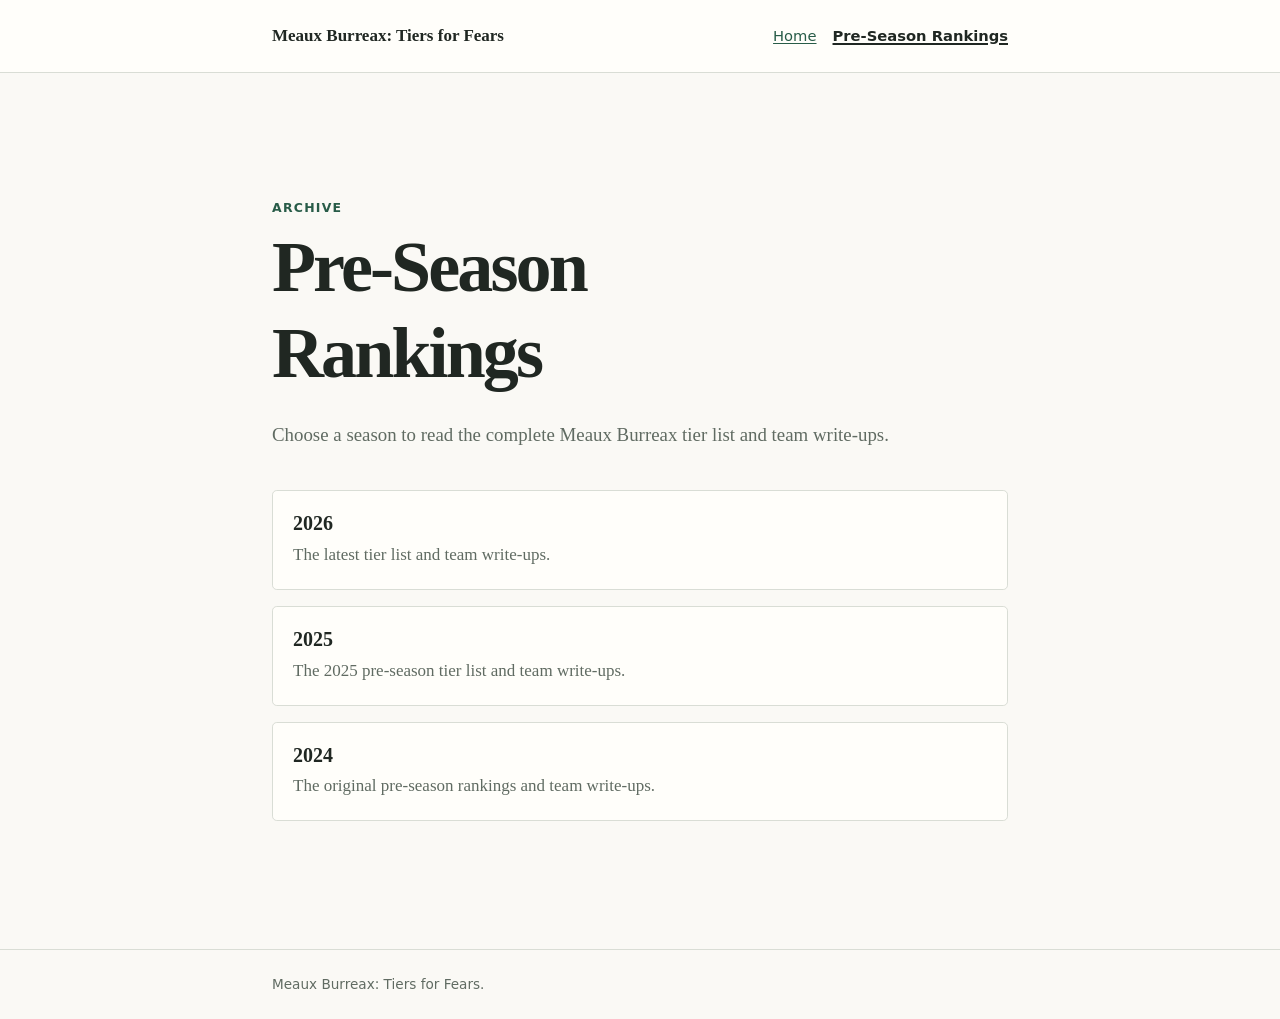
==== pages/index.html @ b00a9906 "Initial site commit" ====
<!doctype html>
<html lang="en">
  <head>
    <meta charset="utf-8">
    <meta name="viewport" content="width=device-width, initial-scale=1">
    <meta name="description" content="Browse Meaux Burreax pre-season fantasy football rankings by year.">
    <title>Pre-Season Rankings · Meaux Burreax: Tiers for Fears</title>
    <link rel="stylesheet" href="../assets/site.css">
    <script src="../assets/site.js" defer></script>
  </head>
  <body>
    <a class="skip-link" href="#main-content">Skip to content</a>
    <header class="site-header">
      <div class="site-header__inner">
        <a class="site-name" href="../index.html">Meaux Burreax: Tiers for Fears</a>
        <nav aria-label="Primary navigation">
          <ul class="site-nav">
            <li><a href="../index.html">Home</a></li>
            <li><a aria-current="page" href="index.html">Pre-Season Rankings</a></li>
          </ul>
        </nav>
      </div>
    </header>
    <main id="main-content" class="content-wrap page-intro">
      <p class="eyebrow">Archive</p>
      <h1>Pre-Season Rankings</h1>
      <p class="lede">Choose a season to read the complete Meaux Burreax tier list and team write-ups.</p>
      <div id="library-list" class="library-list" aria-live="polite"></div>
    </main>
    <footer class="site-footer"><div class="content-wrap"><p>Meaux Burreax: Tiers for Fears.</p></div></footer>
  </body>
</html>
---- assets/site.css ----
:root { --ink: #202722; --muted: #606b62; --paper: #faf9f5; --surface: #fffefa; --line: #d9ddd5; --accent: #285c48; --max: 46rem; }
* { box-sizing: border-box; }
html { scroll-behavior: smooth; }
body { margin: 0; color: var(--ink); background: var(--paper); font: 1.0625rem/1.65 Georgia, "Times New Roman", serif; }
a { color: var(--accent); text-underline-offset: .16em; }
a:hover { color: #153c2e; }
:focus-visible { outline: 3px solid #d88943; outline-offset: 3px; }
.skip-link { position: absolute; left: -9999px; }
.skip-link:focus { left: 1rem; top: 1rem; z-index: 2; padding: .5rem .75rem; background: var(--surface); }
.site-header { border-bottom: 1px solid var(--line); background: var(--surface); }
.site-header__inner, .content-wrap { width: min(calc(100% - 2.5rem), var(--max)); margin: auto; }
.site-header__inner { min-height: 4.5rem; display: flex; align-items: center; justify-content: space-between; gap: 1rem; }
.site-name { color: var(--ink); font-weight: bold; text-decoration: none; }
.site-nav { display: flex; gap: 1rem; padding: 0; margin: 0; list-style: none; font-family: system-ui, sans-serif; font-size: .92rem; }
.site-nav a[aria-current="page"] { color: var(--ink); font-weight: 700; text-decoration-thickness: .16em; }
.hero, .page-intro { padding-top: clamp(4rem, 13vw, 8rem); padding-bottom: clamp(4rem, 13vw, 8rem); }
.ranking-history { width: min(calc(100% - 2.5rem), 76rem); padding-bottom: clamp(4rem, 10vw, 7rem); }
.page-intro { min-height: calc(100vh - 9rem); }
.eyebrow { margin: 0 0 .5rem; color: var(--accent); font: 700 .78rem/1.2 system-ui, sans-serif; letter-spacing: .1em; text-transform: uppercase; }
h1, h2, h3 { line-height: 1.2; }
h1 { max-width: 15ch; margin: 0; font-size: clamp(2.5rem, 7vw, 4.5rem); letter-spacing: -.04em; }
h2 { margin-top: 2.75rem; font-size: 1.65rem; }
h3 { margin-top: 2rem; font-size: 1.25rem; }
.lede { max-width: 42rem; margin: 1.4rem 0 2rem; color: var(--muted); font-size: 1.18rem; }
.button { display: inline-block; padding: .7rem 1rem; color: white; background: var(--accent); border-radius: .2rem; font: 700 .92rem/1.2 system-ui, sans-serif; text-decoration: none; }
.button:hover { color: white; background: #153c2e; }
.library-list { display: grid; gap: 1rem; margin-top: 2.5rem; }
.library-item { display: block; padding: 1.25rem; color: inherit; background: var(--surface); border: 1px solid var(--line); border-radius: .3rem; text-decoration: none; }
.library-item:hover { border-color: var(--accent); }
.library-item h2 { margin: 0; font-size: 1.25rem; }
.library-item p { margin: .35rem 0 0; color: var(--muted); }
.article { padding-top: clamp(3rem, 8vw, 5rem); padding-bottom: 5rem; }
.article h1 { max-width: none; }
.article__meta { color: var(--muted); font: .9rem/1.5 system-ui, sans-serif; }
.article blockquote { margin: 2rem 0; padding: .25rem 1.25rem; border-left: 3px solid var(--accent); color: var(--muted); }
.rankings > .source-title { margin: .5rem 0 2.5rem; color: var(--muted); font: 700 .85rem/1.4 system-ui, sans-serif; letter-spacing: .08em; text-transform: uppercase; }
.rankings > .season-intro { margin: .5rem 0 3rem; color: var(--muted); font-size: 1.2rem; line-height: 1.65; }
.tier { margin-top: 4rem; }
.tier > h2 { margin: 0; padding-bottom: .6rem; border-bottom: 2px solid var(--accent); font-size: clamp(1.75rem, 4vw, 2.3rem); }
.tier > p { color: var(--muted); font-style: italic; }
.manager { margin: 2rem 0; padding: 1.5rem; background: var(--surface); border: 1px solid var(--line); border-radius: .35rem; }
.manager h3 { margin: 0 0 1rem; color: var(--accent); font-size: 1.45rem; }
.manager p { margin: 1rem 0 0; }
.manager .weakness { padding-top: 1rem; color: var(--muted); border-top: 1px solid var(--line); font: .92rem/1.55 system-ui, sans-serif; }
.source-image { margin: 2rem 0; }
.source-image img { display: block; max-width: 100%; height: auto; margin: auto; border-radius: .3rem; }
.ranking-layout { display: grid; grid-template-columns: minmax(0, 1fr) 17rem; gap: clamp(1.5rem, 4vw, 3rem); align-items: start; }
.ranking-average { height: var(--chart-height); min-height: 22rem; padding: 0; background: var(--surface); border-top: 3px solid var(--accent); box-sizing: border-box; }
.ranking-average h3 { height: calc(var(--chart-top) - 1.8rem - 3px); display: flex; align-items: end; margin: 0; padding: 0 1rem .5rem; color: var(--accent); font-size: 1.3rem; }
.standings-table { font: 1rem/1.35 Georgia, "Times New Roman", serif; }
.standings-head, .standing-row { display: grid; grid-template-columns: 1.9rem minmax(0, 1fr) 3.5rem; align-items: center; padding: 0 .5rem; border-bottom: 1px solid var(--line); }
.standings-head { height: 1.8rem; color: var(--muted); font-size: .78rem; font-weight: 700; letter-spacing: .06em; text-transform: uppercase; }
.standing-row { height: var(--chart-step); box-sizing: border-box; }
.standing-1 { color: var(--accent); }
.standing-row:hover { background: #f0f4ef; }
.standing-row > :last-child, .standings-head > :last-child { text-align: right; font-variant-numeric: tabular-nums; }
.ranking-average .standing-number { width: 1.9rem; color: var(--muted); font-size: .85rem; text-align: center; }
.ranking-average .standing-1 .standing-number, .ranking-average .standing-2 .standing-number, .ranking-average .standing-3 .standing-number { color: var(--accent); font-weight: 700; }
.ranking-chart svg { display: block; width: 100%; height: auto; overflow: visible; }
.chart-grid { stroke: var(--line); stroke-width: 1; }
.chart-axis-text, .chart-axis-title { fill: var(--muted); font-family: Georgia, "Times New Roman", serif; font-size: 19px; }
.chart-axis-title { font-weight: 700; }
.chart-line { fill: none; stroke-width: 2; stroke-linecap: round; stroke-linejoin: round; opacity: .45; transition: filter .16s ease, stroke-width .16s ease, opacity .16s ease; }
.chart-hit { fill: none; stroke: transparent; stroke-width: 18; cursor: pointer; }
.chart-point { fill: var(--surface); stroke-width: 1.5; opacity: .55; pointer-events: none; transition: opacity .16s ease; }
.chart-name { opacity: 0; font: 700 26px Georgia, "Times New Roman", serif; pointer-events: none; transition: opacity .16s ease; }
.chart-avatar, .chart-avatar-shell { opacity: 0; pointer-events: none; transition: opacity .16s ease; }
.chart-avatar-shell { fill: var(--surface); stroke-width: 2; }
.chart-series.is-highlighted .chart-line { filter: brightness(.62); stroke-width: 4.5; opacity: 1; }
.chart-series.is-highlighted .chart-point { opacity: 1; stroke-width: 2.5; }
.chart-series.is-highlighted .chart-name, .chart-series.is-highlighted .chart-avatar, .chart-series.is-highlighted .chart-avatar-shell { opacity: 1; }
.chart-series[hidden] { display: none; }
@media (max-width: 58rem) { .ranking-layout { grid-template-columns: 1fr; } .ranking-average { max-width: 26rem; height: auto; min-height: 0; } .ranking-average h3 { height: auto; padding-top: 1rem; } .standing-row { height: auto; min-height: 2.4rem; } }
.site-footer { padding: 1.5rem 0; color: var(--muted); border-top: 1px solid var(--line); font: .85rem/1.5 system-ui, sans-serif; }
.site-footer p { margin: 0; }
@media (max-width: 30rem) { .site-header__inner { align-items: flex-start; flex-direction: column; padding: 1rem 0; } }
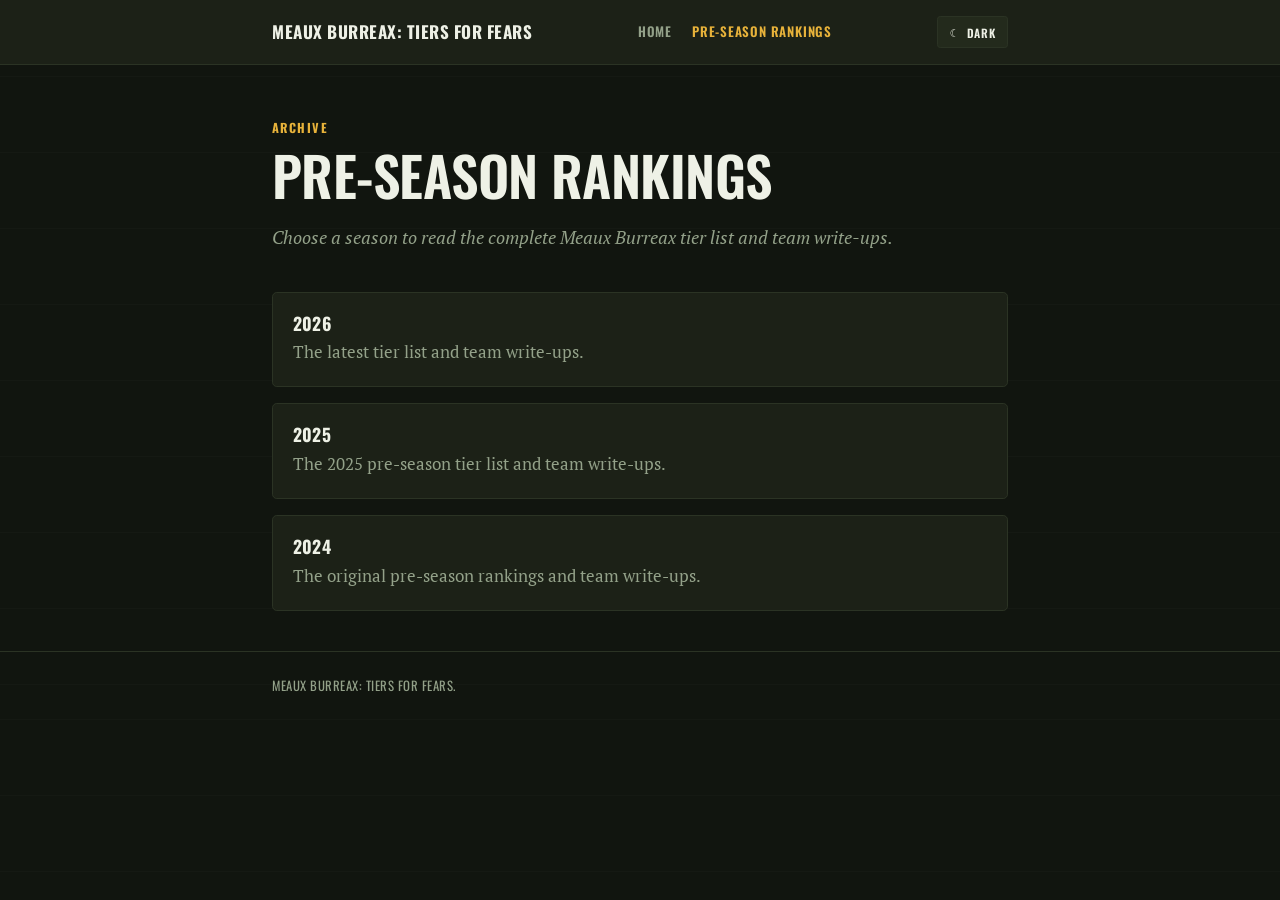
==== commit 9c0524b4: "Update page aesthetics" ====
--- a/pages/index.html
+++ b/pages/index.html
@@ -1,10 +1,23 @@
 <!doctype html>
 <html lang="en">
   <head>
+    <script>
+      (function () {
+        try {
+          var stored = localStorage.getItem('meaux-burreax-theme');
+          document.documentElement.dataset.theme = stored === 'light' ? 'light' : 'dark';
+        } catch (error) {
+          document.documentElement.dataset.theme = 'dark';
+        }
+      })();
+    </script>
     <meta charset="utf-8">
     <meta name="viewport" content="width=device-width, initial-scale=1">
     <meta name="description" content="Browse Meaux Burreax pre-season fantasy football rankings by year.">
     <title>Pre-Season Rankings · Meaux Burreax: Tiers for Fears</title>
+    <link rel="preconnect" href="https://fonts.googleapis.com">
+    <link rel="preconnect" href="https://fonts.gstatic.com" crossorigin>
+    <link href="https://fonts.googleapis.com/css2?family=Oswald:wght@500;600;700&family=PT+Serif:ital,wght@0,400;0,700;1,400&display=swap" rel="stylesheet">
     <link rel="stylesheet" href="../assets/site.css">
     <script src="../assets/site.js" defer></script>
   </head>
@@ -18,7 +31,7 @@
             <li><a href="../index.html">Home</a></li>
             <li><a aria-current="page" href="index.html">Pre-Season Rankings</a></li>
           </ul>
-        </nav>
+        </nav><button type="button" class="theme-toggle" data-theme-toggle aria-pressed="false"><span class="theme-toggle__icon" aria-hidden="true">☾</span><span class="theme-toggle__label">Dark</span></button>
       </div>
     </header>
     <main id="main-content" class="content-wrap page-intro">
--- a/assets/site.css
+++ b/assets/site.css
@@ -1,76 +1,182 @@
-:root { --ink: #202722; --muted: #606b62; --paper: #faf9f5; --surface: #fffefa; --line: #d9ddd5; --accent: #285c48; --max: 46rem; }
+/* ---------------------------------------------------------------------
+   Meaux Burreax: Tiers for Fears — theme tokens
+   Dark ("night game under the lights") is the default; a toggle in the
+   header switches to a chalk/parchment light theme. Chart-series colors
+   are intentionally theme-independent so a manager's line color never
+   changes, no matter which chart or theme it's viewed in.
+--------------------------------------------------------------------- */
+:root {
+  --bg: #11150f;
+  --bg-alt: #171b12;
+  --surface: #1c2117;
+  --surface-2: #232a1c;
+  --ink: #eef1e6;
+  --muted: #93a189;
+  --line: #2b3324;
+  --accent: #e7b23a;
+  --accent-strong: #f4c869;
+  --accent-ink: #241a02;
+  --pigskin: #a9622f;
+  --shadow: rgba(0, 0, 0, .45);
+  --max: 46rem;
+  color-scheme: dark;
+}
+
+:root[data-theme="light"] {
+  --bg: #f6f2e7;
+  --bg-alt: #efe8d6;
+  --surface: #fffdf7;
+  --surface-2: #f2ecdb;
+  --ink: #201d0f;
+  --muted: #6b6650;
+  --line: #ddd4bb;
+  --accent: #a9720c;
+  --accent-strong: #8a5a09;
+  --accent-ink: #fffaf0;
+  --pigskin: #8a5a34;
+  --shadow: rgba(30, 24, 8, .12);
+  color-scheme: light;
+}
+
 * { box-sizing: border-box; }
 html { scroll-behavior: smooth; }
-body { margin: 0; color: var(--ink); background: var(--paper); font: 1.0625rem/1.65 Georgia, "Times New Roman", serif; }
+body {
+  margin: 0;
+  color: var(--ink);
+  background: var(--bg);
+  background-image:
+    repeating-linear-gradient(180deg, rgba(255, 255, 255, .015) 0 1px, transparent 1px 4.75rem);
+  font: 1.0625rem/1.65 "PT Serif", Georgia, "Times New Roman", serif;
+  transition: background-color .2s ease, color .2s ease;
+}
 a { color: var(--accent); text-underline-offset: .16em; }
-a:hover { color: #153c2e; }
-:focus-visible { outline: 3px solid #d88943; outline-offset: 3px; }
+a:hover { color: var(--accent-strong); }
+:focus-visible { outline: 3px solid var(--accent); outline-offset: 3px; }
 .skip-link { position: absolute; left: -9999px; }
 .skip-link:focus { left: 1rem; top: 1rem; z-index: 2; padding: .5rem .75rem; background: var(--surface); }
+
+/* Headline / label typeface: condensed, tracked, upper-case throughout. */
+h1, h2, h3,
+.site-name, .site-nav a, .button, .theme-toggle,
+.eyebrow, .tier > h2, .manager h3,
+.standings-head, .chart-name, .chart-axis-title,
+.chart-title, .chart-subtitle, .library-item h2 {
+  font-family: "Oswald", "Arial Narrow", system-ui, sans-serif;
+  text-transform: uppercase;
+}
+
 .site-header { border-bottom: 1px solid var(--line); background: var(--surface); }
 .site-header__inner, .content-wrap { width: min(calc(100% - 2.5rem), var(--max)); margin: auto; }
-.site-header__inner { min-height: 4.5rem; display: flex; align-items: center; justify-content: space-between; gap: 1rem; }
-.site-name { color: var(--ink); font-weight: bold; text-decoration: none; }
-.site-nav { display: flex; gap: 1rem; padding: 0; margin: 0; list-style: none; font-family: system-ui, sans-serif; font-size: .92rem; }
-.site-nav a[aria-current="page"] { color: var(--ink); font-weight: 700; text-decoration-thickness: .16em; }
-.hero, .page-intro { padding-top: clamp(4rem, 13vw, 8rem); padding-bottom: clamp(4rem, 13vw, 8rem); }
-.ranking-history { width: min(calc(100% - 2.5rem), 76rem); padding-bottom: clamp(4rem, 10vw, 7rem); }
-.page-intro { min-height: calc(100vh - 9rem); }
-.eyebrow { margin: 0 0 .5rem; color: var(--accent); font: 700 .78rem/1.2 system-ui, sans-serif; letter-spacing: .1em; text-transform: uppercase; }
-h1, h2, h3 { line-height: 1.2; }
-h1 { max-width: 15ch; margin: 0; font-size: clamp(2.5rem, 7vw, 4.5rem); letter-spacing: -.04em; }
-h2 { margin-top: 2.75rem; font-size: 1.65rem; }
-h3 { margin-top: 2rem; font-size: 1.25rem; }
-.lede { max-width: 42rem; margin: 1.4rem 0 2rem; color: var(--muted); font-size: 1.18rem; }
-.button { display: inline-block; padding: .7rem 1rem; color: white; background: var(--accent); border-radius: .2rem; font: 700 .92rem/1.2 system-ui, sans-serif; text-decoration: none; }
-.button:hover { color: white; background: #153c2e; }
+.site-header__inner { min-height: 4rem; display: flex; align-items: center; justify-content: space-between; gap: 1rem; }
+.site-name { color: var(--ink); font-weight: 700; letter-spacing: .03em; text-decoration: none; }
+.site-nav { display: flex; align-items: center; gap: 1.25rem; padding: 0; margin: 0; list-style: none; font-size: .82rem; }
+.site-nav a { color: var(--muted); font-weight: 600; letter-spacing: .06em; text-decoration: none; }
+.site-nav a:hover { color: var(--ink); }
+.site-nav a[aria-current="page"] { color: var(--accent); }
+
+.theme-toggle {
+  display: inline-flex; align-items: center; gap: .4rem;
+  padding: .4rem .7rem;
+  color: var(--ink); background: var(--surface-2);
+  border: 1px solid var(--line); border-radius: .2rem;
+  font-size: .72rem; font-weight: 600; letter-spacing: .07em;
+  cursor: pointer;
+}
+.theme-toggle:hover { border-color: var(--accent); color: var(--accent); }
+.theme-toggle__icon { font-size: .95em; }
+
+.hero, .page-intro { padding-top: clamp(2.25rem, 6vw, 3.5rem); padding-bottom: clamp(1.75rem, 4vw, 2.5rem); }
+.page-intro { min-height: 0; }
+.eyebrow { margin: 0 0 .5rem; color: var(--accent); font: 700 .78rem/1.2 "Oswald", sans-serif; letter-spacing: .12em; }
+h1, h2, h3 { line-height: 1.15; }
+h1 { max-width: 20ch; margin: 0; font-weight: 600; font-size: clamp(2rem, 5.5vw, 3.4rem); letter-spacing: -.01em; }
+h2 { margin-top: 2.75rem; font-size: 1.5rem; letter-spacing: .01em; }
+h3 { margin-top: 2rem; font-size: 1.15rem; letter-spacing: .02em; }
+.lede { max-width: 42rem; margin: 1rem 0 1.5rem; color: var(--muted); font-size: 1.1rem; font-style: italic; }
+.button {
+  display: inline-block; padding: .65rem 1.1rem;
+  color: var(--accent-ink); background: var(--accent);
+  border-radius: .2rem;
+  font: 700 .85rem/1.2 "Oswald", sans-serif; letter-spacing: .06em;
+  text-decoration: none;
+}
+.button:hover { background: var(--accent-strong); color: var(--accent-ink); }
+
 .library-list { display: grid; gap: 1rem; margin-top: 2.5rem; }
 .library-item { display: block; padding: 1.25rem; color: inherit; background: var(--surface); border: 1px solid var(--line); border-radius: .3rem; text-decoration: none; }
 .library-item:hover { border-color: var(--accent); }
-.library-item h2 { margin: 0; font-size: 1.25rem; }
-.library-item p { margin: .35rem 0 0; color: var(--muted); }
-.article { padding-top: clamp(3rem, 8vw, 5rem); padding-bottom: 5rem; }
+.library-item h2 { margin: 0; font-size: 1.1rem; }
+.library-item p { margin: .35rem 0 0; color: var(--muted); font-family: "PT Serif", Georgia, serif; text-transform: none; }
+
+.article { padding-top: clamp(2rem, 6vw, 3.5rem); padding-bottom: 5rem; }
 .article h1 { max-width: none; }
-.article__meta { color: var(--muted); font: .9rem/1.5 system-ui, sans-serif; }
-.article blockquote { margin: 2rem 0; padding: .25rem 1.25rem; border-left: 3px solid var(--accent); color: var(--muted); }
-.rankings > .source-title { margin: .5rem 0 2.5rem; color: var(--muted); font: 700 .85rem/1.4 system-ui, sans-serif; letter-spacing: .08em; text-transform: uppercase; }
-.rankings > .season-intro { margin: .5rem 0 3rem; color: var(--muted); font-size: 1.2rem; line-height: 1.65; }
+.article__meta { color: var(--muted); font: .85rem/1.5 "Oswald", sans-serif; letter-spacing: .04em; }
+.article__meta a { text-transform: uppercase; }
+.article blockquote { margin: 2rem 0; padding: .25rem 1.25rem; border-left: 3px solid var(--pigskin); color: var(--muted); font-style: italic; }
+.rankings > .source-title { margin: .5rem 0 2.5rem; color: var(--muted); font: 700 .85rem/1.4 "Oswald", sans-serif; letter-spacing: .1em; }
+.rankings > .season-intro { margin: .5rem 0 3rem; color: var(--muted); font-size: 1.15rem; line-height: 1.65; font-style: italic; }
 .tier { margin-top: 4rem; }
-.tier > h2 { margin: 0; padding-bottom: .6rem; border-bottom: 2px solid var(--accent); font-size: clamp(1.75rem, 4vw, 2.3rem); }
-.tier > p { color: var(--muted); font-style: italic; }
+.tier > h2 { margin: 0; padding-bottom: .6rem; border-bottom: 2px solid var(--pigskin); font-size: clamp(1.5rem, 3.6vw, 2rem); }
+.tier > p { color: var(--muted); font-family: "PT Serif", Georgia, serif; font-style: italic; text-transform: none; }
 .manager { margin: 2rem 0; padding: 1.5rem; background: var(--surface); border: 1px solid var(--line); border-radius: .35rem; }
-.manager h3 { margin: 0 0 1rem; color: var(--accent); font-size: 1.45rem; }
+.manager h3 { margin: 0 0 1rem; color: var(--accent); font-size: 1.3rem; }
 .manager p { margin: 1rem 0 0; }
-.manager .weakness { padding-top: 1rem; color: var(--muted); border-top: 1px solid var(--line); font: .92rem/1.55 system-ui, sans-serif; }
+.manager .weakness { padding-top: 1rem; color: var(--muted); border-top: 1px dashed var(--line); font: .92rem/1.55 "PT Serif", Georgia, serif; font-style: italic; }
 .source-image { margin: 2rem 0; }
-.source-image img { display: block; max-width: 100%; height: auto; margin: auto; border-radius: .3rem; }
+.source-image img { display: block; max-width: 100%; height: auto; margin: auto; border-radius: .3rem; border: 1px solid var(--line); }
+
+/* ---------------------------------------------------------------------
+   Charts: two compact, matched blocks meant to be read in tandem.
+   Each block carries its own slim title bar directly above its chart,
+   rather than a large standalone page heading.
+--------------------------------------------------------------------- */
+.charts-stack { width: min(calc(100% - 2.5rem), 76rem); margin: 0 auto; padding-top: .5rem; padding-bottom: clamp(2.5rem, 6vw, 4rem); }
+.chart-block + .chart-block { margin-top: 1.75rem; }
+.chart-block__head {
+  display: flex; align-items: baseline; flex-wrap: wrap;
+  gap: .1rem 1rem;
+  margin: 0 0 .6rem;
+  padding-bottom: .5rem;
+  border-bottom: 2px solid var(--pigskin);
+}
+.chart-title { margin: 0; font-size: 1.1rem; color: var(--ink); }
+.chart-subtitle { margin: 0; color: var(--muted); font-family: "PT Serif", Georgia, serif; font-size: .92rem; font-style: italic; text-transform: none; }
+
 .ranking-layout { display: grid; grid-template-columns: minmax(0, 1fr) 17rem; gap: clamp(1.5rem, 4vw, 3rem); align-items: start; }
-.ranking-average { height: var(--chart-height); min-height: 22rem; padding: 0; background: var(--surface); border-top: 3px solid var(--accent); box-sizing: border-box; }
-.ranking-average h3 { height: calc(var(--chart-top) - 1.8rem - 3px); display: flex; align-items: end; margin: 0; padding: 0 1rem .5rem; color: var(--accent); font-size: 1.3rem; }
-.standings-table { font: 1rem/1.35 Georgia, "Times New Roman", serif; }
+.ranking-average { height: var(--chart-height); min-height: 18rem; padding: 0; background: var(--surface); border-top: 3px solid var(--accent); box-sizing: border-box; }
+.ranking-average h3 { height: calc(var(--chart-top) - 1.2rem - 3px); display: flex; align-items: end; margin: 0; padding: 0 1rem .5rem; color: var(--accent); font-size: 1.05rem; }
+.standings-table { font: 1rem/1.35 "PT Serif", Georgia, "Times New Roman", serif; }
 .standings-head, .standing-row { display: grid; grid-template-columns: 1.9rem minmax(0, 1fr) 3.5rem; align-items: center; padding: 0 .5rem; border-bottom: 1px solid var(--line); }
-.standings-head { height: 1.8rem; color: var(--muted); font-size: .78rem; font-weight: 700; letter-spacing: .06em; text-transform: uppercase; }
+.standings-head { height: 1.8rem; color: var(--muted); font-size: .72rem; font-weight: 700; letter-spacing: .06em; }
 .standing-row { height: var(--chart-step); box-sizing: border-box; }
 .standing-1 { color: var(--accent); }
-.standing-row:hover { background: #f0f4ef; }
+.standing-row:hover { background: var(--surface-2); }
 .standing-row > :last-child, .standings-head > :last-child { text-align: right; font-variant-numeric: tabular-nums; }
 .ranking-average .standing-number { width: 1.9rem; color: var(--muted); font-size: .85rem; text-align: center; }
 .ranking-average .standing-1 .standing-number, .ranking-average .standing-2 .standing-number, .ranking-average .standing-3 .standing-number { color: var(--accent); font-weight: 700; }
 .ranking-chart svg { display: block; width: 100%; height: auto; overflow: visible; }
 .chart-grid { stroke: var(--line); stroke-width: 1; }
-.chart-axis-text, .chart-axis-title { fill: var(--muted); font-family: Georgia, "Times New Roman", serif; font-size: 19px; }
-.chart-axis-title { font-weight: 700; }
-.chart-line { fill: none; stroke-width: 2; stroke-linecap: round; stroke-linejoin: round; opacity: .45; transition: filter .16s ease, stroke-width .16s ease, opacity .16s ease; }
+.chart-axis-text, .chart-axis-title { fill: var(--muted); font-family: "Oswald", sans-serif; font-size: 17px; }
+.chart-axis-title { font-weight: 700; letter-spacing: .04em; }
+.chart-line { fill: none; stroke-width: 2; stroke-linecap: round; stroke-linejoin: round; opacity: .5; transition: filter .16s ease, stroke-width .16s ease, opacity .16s ease; }
 .chart-hit { fill: none; stroke: transparent; stroke-width: 18; cursor: pointer; }
-.chart-point { fill: var(--surface); stroke-width: 1.5; opacity: .55; pointer-events: none; transition: opacity .16s ease; }
-.chart-name { opacity: 0; font: 700 26px Georgia, "Times New Roman", serif; pointer-events: none; transition: opacity .16s ease; }
+.chart-point { fill: var(--surface); stroke-width: 1.5; opacity: .6; pointer-events: none; transition: opacity .16s ease; }
+.chart-name { opacity: 0; font: 700 25px "Oswald", sans-serif; letter-spacing: .02em; pointer-events: none; transition: opacity .16s ease; }
 .chart-avatar, .chart-avatar-shell { opacity: 0; pointer-events: none; transition: opacity .16s ease; }
 .chart-avatar-shell { fill: var(--surface); stroke-width: 2; }
-.chart-series.is-highlighted .chart-line { filter: brightness(.62); stroke-width: 4.5; opacity: 1; }
+.chart-series.is-highlighted .chart-line { filter: brightness(1.25); stroke-width: 4.5; opacity: 1; }
 .chart-series.is-highlighted .chart-point { opacity: 1; stroke-width: 2.5; }
 .chart-series.is-highlighted .chart-name, .chart-series.is-highlighted .chart-avatar, .chart-series.is-highlighted .chart-avatar-shell { opacity: 1; }
 .chart-series[hidden] { display: none; }
-@media (max-width: 58rem) { .ranking-layout { grid-template-columns: 1fr; } .ranking-average { max-width: 26rem; height: auto; min-height: 0; } .ranking-average h3 { height: auto; padding-top: 1rem; } .standing-row { height: auto; min-height: 2.4rem; } }
-.site-footer { padding: 1.5rem 0; color: var(--muted); border-top: 1px solid var(--line); font: .85rem/1.5 system-ui, sans-serif; }
-.site-footer p { margin: 0; }
-@media (max-width: 30rem) { .site-header__inner { align-items: flex-start; flex-direction: column; padding: 1rem 0; } }
+@media (max-width: 58rem) {
+  .ranking-layout { grid-template-columns: 1fr; }
+  .ranking-average { max-width: 26rem; height: auto; min-height: 0; }
+  .ranking-average h3 { height: auto; padding-top: 1rem; }
+  .standing-row { height: auto; min-height: 2.4rem; }
+}
+
+.site-footer { padding: 1.5rem 0; color: var(--muted); border-top: 1px solid var(--line); font: .8rem/1.5 "Oswald", sans-serif; letter-spacing: .04em; }
+.site-footer p { margin: 0; text-transform: uppercase; }
+@media (max-width: 30rem) {
+  .site-header__inner { align-items: flex-start; flex-direction: column; padding: 1rem 0; gap: .6rem; }
+}
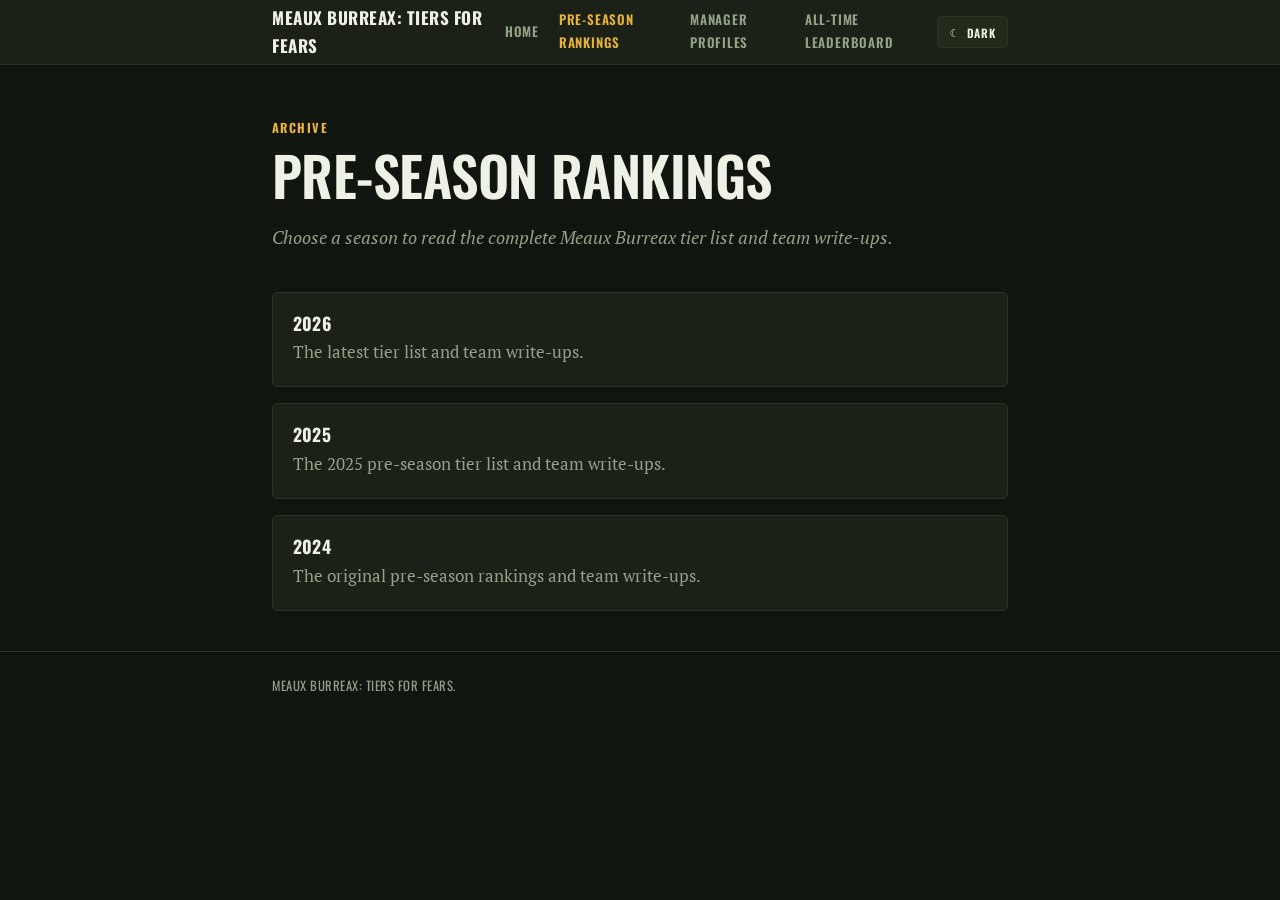
==== commit 4b8586e2: "Add page for leaderboard" ====
--- a/pages/index.html
+++ b/pages/index.html
@@ -30,6 +30,8 @@
           <ul class="site-nav">
             <li><a href="../index.html">Home</a></li>
             <li><a aria-current="page" href="index.html">Pre-Season Rankings</a></li>
+            <li><a href="profiles.html">Manager Profiles</a></li>
+            <li><a href="leaderboard.html">All-Time Leaderboard</a></li>
           </ul>
         </nav><button type="button" class="theme-toggle" data-theme-toggle aria-pressed="false"><span class="theme-toggle__icon" aria-hidden="true">☾</span><span class="theme-toggle__label">Dark</span></button>
       </div>
--- a/assets/site.css
+++ b/assets/site.css
@@ -101,6 +101,7 @@
   text-decoration: none;
 }
 .button:hover { background: var(--accent-strong); color: var(--accent-ink); }
+.hero-actions { display: flex; flex-wrap: wrap; gap: .75rem; margin: 0; }
 
 .library-list { display: grid; gap: 1rem; margin-top: 2.5rem; }
 .library-item { display: block; padding: 1.25rem; color: inherit; background: var(--surface); border: 1px solid var(--line); border-radius: .3rem; text-decoration: none; }
@@ -124,6 +125,28 @@
 .manager .weakness { padding-top: 1rem; color: var(--muted); border-top: 1px dashed var(--line); font: .92rem/1.55 "PT Serif", Georgia, serif; font-style: italic; }
 .source-image { margin: 2rem 0; }
 .source-image img { display: block; max-width: 100%; height: auto; margin: auto; border-radius: .3rem; border: 1px solid var(--line); }
+
+/* ---------------------------------------------------------------------
+   KPI tiles: pre-season tier list accuracy, shown above the history
+   charts. Always exactly four columns, one row — never wraps, even on
+   narrow screens, since a partial second row would look broken here.
+--------------------------------------------------------------------- */
+.kpi-section { padding-top: 0; padding-bottom: 1.5rem; }
+.kpi-caption { margin: .35rem 0 1.25rem; max-width: 42rem; color: var(--muted); font-family: "PT Serif", Georgia, serif; font-size: .95rem; }
+.kpi-row { display: grid; grid-template-columns: repeat(4, minmax(0, 1fr)); gap: .75rem; }
+.kpi-tile { position: relative; min-width: 0; padding: 1rem .85rem 1.15rem; background: var(--surface); border: 1px solid var(--line); border-top: 3px solid var(--accent); border-radius: .3rem; }
+.kpi-value { margin: 0; overflow-wrap: break-word; color: var(--ink); font-family: "Oswald", sans-serif; font-size: clamp(1.15rem, 4vw, 1.75rem); font-weight: 700; letter-spacing: -.01em; font-variant-numeric: tabular-nums; }
+.kpi-label { display: flex; align-items: center; gap: .35rem; margin: .4rem 0 0; color: var(--muted); font-family: "Oswald", sans-serif; font-size: .68rem; font-weight: 600; letter-spacing: .05em; text-transform: uppercase; }
+.kpi-info { display: inline-flex; align-items: center; justify-content: center; flex: none; width: .95rem; height: .95rem; padding: 0; color: var(--accent); background: transparent; border: 1px solid var(--accent); border-radius: 50%; font-family: "Oswald", sans-serif; font-size: .6rem; font-weight: 700; text-transform: none; letter-spacing: 0; cursor: help; }
+.kpi-info:hover, .kpi-info:focus-visible { color: var(--accent-ink); background: var(--accent); }
+.kpi-tooltip { position: absolute; z-index: 1; left: .5rem; right: .5rem; bottom: calc(100% + .5rem); padding: .65rem .75rem; color: var(--ink); background: var(--surface-2); border: 1px solid var(--line); border-radius: .3rem; box-shadow: 0 .6rem 1.4rem var(--shadow); font-family: "PT Serif", Georgia, serif; font-size: .82rem; line-height: 1.45; text-transform: none; letter-spacing: 0; opacity: 0; visibility: hidden; transform: translateY(.25rem); transition: opacity .14s ease, transform .14s ease, visibility .14s; pointer-events: none; }
+.kpi-info:hover + .kpi-tooltip, .kpi-info:focus-visible + .kpi-tooltip { opacity: 1; visibility: visible; transform: translateY(0); }
+@media (max-width: 30rem) {
+  .kpi-row { gap: .4rem; }
+  .kpi-tile { padding: .75rem .5rem .9rem; }
+  .kpi-value { font-size: 1.05rem; }
+  .kpi-label { font-size: .58rem; gap: .25rem; }
+}
 
 /* ---------------------------------------------------------------------
    Charts: two compact, matched blocks meant to be read in tandem.
@@ -175,6 +198,143 @@
   .standing-row { height: auto; min-height: 2.4rem; }
 }
 
+/* ---------------------------------------------------------------------
+   Manager Deep Dive: a pill button per manager, then a bar (actual finish)
+   + dashed line (preseason tier rank) chart with a metrics card alongside,
+   reusing .ranking-layout/.ranking-chart so it lines up with the other
+   two charts above it.
+--------------------------------------------------------------------- */
+.member-buttons { display: flex; flex-wrap: wrap; gap: .6rem; margin: 0 0 2rem; }
+.member-button {
+  --member-color: var(--accent);
+  padding: .5rem .95rem;
+  color: var(--ink); background: var(--surface);
+  border: 1px solid var(--line); border-radius: 999px;
+  font: 700 .78rem/1 "Oswald", sans-serif; letter-spacing: .05em; text-transform: uppercase;
+  cursor: pointer;
+  transition: background .15s ease, border-color .15s ease, color .15s ease;
+}
+.member-button:hover { border-color: var(--member-color); color: var(--member-color); }
+.member-button.is-active { color: var(--accent-ink); background: var(--member-color); border-color: var(--member-color); }
+
+.member-chart-head { display: flex; flex-wrap: wrap; gap: 1.25rem; margin-bottom: .75rem; color: var(--muted); font: 700 .78rem/1.3 "Oswald", sans-serif; letter-spacing: .05em; text-transform: uppercase; }
+.member-legend-item { display: inline-flex; align-items: center; gap: .4rem; }
+.member-swatch { display: inline-block; width: 1.1rem; height: .6rem; border-radius: .15rem; background: var(--swatch-color); }
+.member-swatch--line { height: 0; width: 1.3rem; border-top: 3px dashed var(--swatch-color); background: none; border-radius: 0; }
+.member-bar { transition: opacity .15s ease; }
+.member-bar:hover { opacity: .8; }
+.member-line { fill: none; stroke-width: 3; stroke-dasharray: 8 6; stroke-linecap: round; }
+.member-line-dot { stroke: var(--surface); stroke-width: 1.5; }
+
+.member-side { display: flex; flex-direction: column; gap: 1rem; }
+.member-panel { padding: 1.25rem 1.1rem 1.5rem; background: var(--surface); border: 1px solid var(--line); border-top: 3px solid var(--accent); border-radius: .35rem; box-sizing: border-box; }
+.member-panel h3 { margin: 0 0 1.1rem; color: var(--member-color, var(--accent)); font-size: 1.3rem; }
+.member-profile { display: flex; justify-content: center; padding: .5rem 0; }
+.member-avatar { display: block; width: 5.5rem; height: 5.5rem; border-radius: 50%; object-fit: cover; border: 3px solid var(--member-color, var(--accent)); }
+.member-metrics-table { display: grid; gap: .55rem; }
+.member-metric-row { display: flex; justify-content: space-between; align-items: baseline; gap: .75rem; padding-bottom: .55rem; border-bottom: 1px solid var(--line); font: 1rem/1.4 "PT Serif", Georgia, serif; }
+.member-metric-row span { color: var(--muted); }
+.member-metric-row strong { color: var(--ink); font-variant-numeric: tabular-nums; white-space: nowrap; }
+.member-verdict { margin: 1.1rem 0 0; padding: .65rem .75rem; text-align: center; border-radius: .3rem; font: 700 .8rem/1.3 "Oswald", sans-serif; letter-spacing: .05em; text-transform: uppercase; }
+.member-verdict--meets-expectations { color: var(--ink); background: var(--surface-2); }
+.member-verdict--slight-bust, .member-verdict--bust, .member-verdict--massive-bust { color: #ffd9cf; background: #5a2318; }
+.member-verdict--slight-overperformer, .member-verdict--overperformer, .member-verdict--massive-overperformer { color: #d7f2d4; background: #1e4a24; }
+.member-verdict--not-enough-data { color: var(--muted); background: var(--surface-2); }
+@media (max-width: 30rem) {
+  .member-buttons { gap: .45rem; }
+  .member-button { padding: .4rem .75rem; font-size: .7rem; }
+}
+
+/* ---------------------------------------------------------------------
+   Manager Profiles page: pick a manager (reuses .member-buttons above).
+   Left column is the square profile photo (performance verdict overlaid
+   directly on the photo) plus a small "Hardware" card of championship/
+   playoff counts underneath it, balancing the taller stats card on the
+   right, which holds the rest of the career numbers.
+--------------------------------------------------------------------- */
+.profile-layout { display: grid; grid-template-columns: minmax(0, 20rem) minmax(0, 1fr); gap: clamp(1.5rem, 4vw, 3rem); align-items: start; }
+.profile-photo-col { display: flex; flex-direction: column; gap: 1rem; }
+.profile-photo {
+  position: relative;
+  aspect-ratio: 1 / 1;
+  overflow: hidden;
+  background: var(--surface);
+  border: 1px solid var(--line);
+  border-radius: .35rem;
+}
+.profile-photo img { display: block; width: 100%; height: 100%; object-fit: cover; }
+/* The verdict band occupies roughly a quarter of the photo's height, so it
+   reads as a scoreboard-style caption rather than a small caption line. */
+.profile-status {
+  position: absolute; left: 0; right: 0; bottom: 0;
+  height: 26%;
+  margin: 0;
+  display: flex; align-items: center; justify-content: center;
+  padding: 0 .9rem;
+  background: linear-gradient(180deg, rgba(0, 0, 0, 0) 0%, rgba(0, 0, 0, .48) 30%, rgba(0, 0, 0, .94) 100%);
+  color: #f7f4ea;
+  font: 800 1.9rem/1.05 "Oswald", sans-serif;
+  letter-spacing: .03em;
+  text-transform: uppercase;
+  text-align: center;
+  text-shadow: 0 2px 4px rgba(0, 0, 0, .95), 0 4px 16px rgba(0, 0, 0, .8), 0 0 28px rgba(0, 0, 0, .6);
+}
+.profile-status--slight-bust, .profile-status--bust, .profile-status--massive-bust { color: #ffb3a0; }
+.profile-status--slight-overperformer, .profile-status--overperformer, .profile-status--massive-overperformer { color: #b8f0ac; }
+.profile-status--meets-expectations { color: #f7f4ea; }
+.profile-status--not-enough-data { color: #d7dccf; }
+
+.profile-hardware, .profile-stats {
+  padding: 1.25rem 1.4rem 1.5rem;
+  background: var(--surface);
+  border: 1px solid var(--line);
+  border-top: 3px solid var(--accent);
+  border-radius: .35rem;
+  box-sizing: border-box;
+}
+.profile-hardware h3, .profile-stats h3 { margin: 0 0 1.1rem; color: var(--accent); font-size: 1.3rem; }
+.profile-stats-table { display: grid; gap: .55rem; }
+.profile-stat-row { display: flex; justify-content: space-between; align-items: baseline; gap: .75rem; padding-bottom: .55rem; border-bottom: 1px solid var(--line); font: 1rem/1.4 "PT Serif", Georgia, serif; }
+.profile-stat-row:last-child { border-bottom: none; padding-bottom: 0; }
+.profile-stat-row span { color: var(--muted); }
+.profile-stat-row strong { color: var(--ink); font-variant-numeric: tabular-nums; white-space: nowrap; text-align: right; }
+@media (max-width: 40rem) {
+  .profile-layout { grid-template-columns: 1fr; }
+  .profile-photo-col { max-width: 20rem; margin: 0 auto; width: 100%; }
+}
+@media (max-width: 30rem) {
+  .profile-status { font-size: 1.5rem; height: 24%; }
+  .profile-hardware, .profile-stats { padding: 1rem 1rem 1.25rem; }
+}
+
+/* ---------------------------------------------------------------------
+   All-Time Leaderboard: one small card per career stat, laid out as a
+   responsive grid so as many fit per row as comfortably will. Reuses the
+   same visual language as the other stat cards (surface + accent top
+   border); rows are deliberately compact since there are thirteen of
+   these on one page. Only the top three rows in each table get a photo,
+   so the eye lands on the podium without thirteen tables' worth of
+   circular avatars competing for attention.
+--------------------------------------------------------------------- */
+.leaderboard-grid { display: grid; grid-template-columns: repeat(auto-fit, minmax(19rem, 1fr)); gap: 1.75rem; margin-top: 2rem; }
+.leaderboard-card { padding: 1.1rem 1.3rem 1.35rem; background: var(--surface); border: 1px solid var(--line); border-top: 3px solid var(--accent); border-radius: .35rem; box-sizing: border-box; }
+.leaderboard-card__title { margin: 0 0 .85rem; color: var(--accent); font-size: 1rem; }
+.leaderboard-table { font: 1rem/1.3 "PT Serif", Georgia, "Times New Roman", serif; }
+.leaderboard-head, .leaderboard-row { display: grid; grid-template-columns: 1.7rem minmax(0, 1fr) auto; align-items: center; gap: .6rem; padding: .4rem 0; border-bottom: 1px solid var(--line); }
+.leaderboard-head { color: var(--muted); font: 700 .66rem/1.2 "Oswald", sans-serif; letter-spacing: .06em; padding-bottom: .5rem; }
+.leaderboard-head > :last-child, .leaderboard-value { text-align: right; }
+.leaderboard-row:last-child { border-bottom: none; }
+.leaderboard-rank { color: var(--muted); font-size: .82rem; text-align: center; font-variant-numeric: tabular-nums; }
+.leaderboard-row--1 .leaderboard-rank, .leaderboard-row--2 .leaderboard-rank, .leaderboard-row--3 .leaderboard-rank { color: var(--accent); font-weight: 700; }
+.leaderboard-member { display: flex; align-items: center; gap: .5rem; min-width: 0; }
+.leaderboard-avatar { width: 1.8rem; height: 1.8rem; border-radius: 50%; object-fit: cover; border: 2px solid var(--line); flex-shrink: 0; }
+.leaderboard-name { overflow: hidden; text-overflow: ellipsis; white-space: nowrap; font-weight: 700; }
+.leaderboard-value { font-variant-numeric: tabular-nums; color: var(--ink); white-space: nowrap; }
+@media (max-width: 30rem) {
+  .leaderboard-grid { gap: 1.25rem; }
+  .leaderboard-card { padding: 1rem 1rem 1.15rem; }
+}
+
 .site-footer { padding: 1.5rem 0; color: var(--muted); border-top: 1px solid var(--line); font: .8rem/1.5 "Oswald", sans-serif; letter-spacing: .04em; }
 .site-footer p { margin: 0; text-transform: uppercase; }
 @media (max-width: 30rem) {
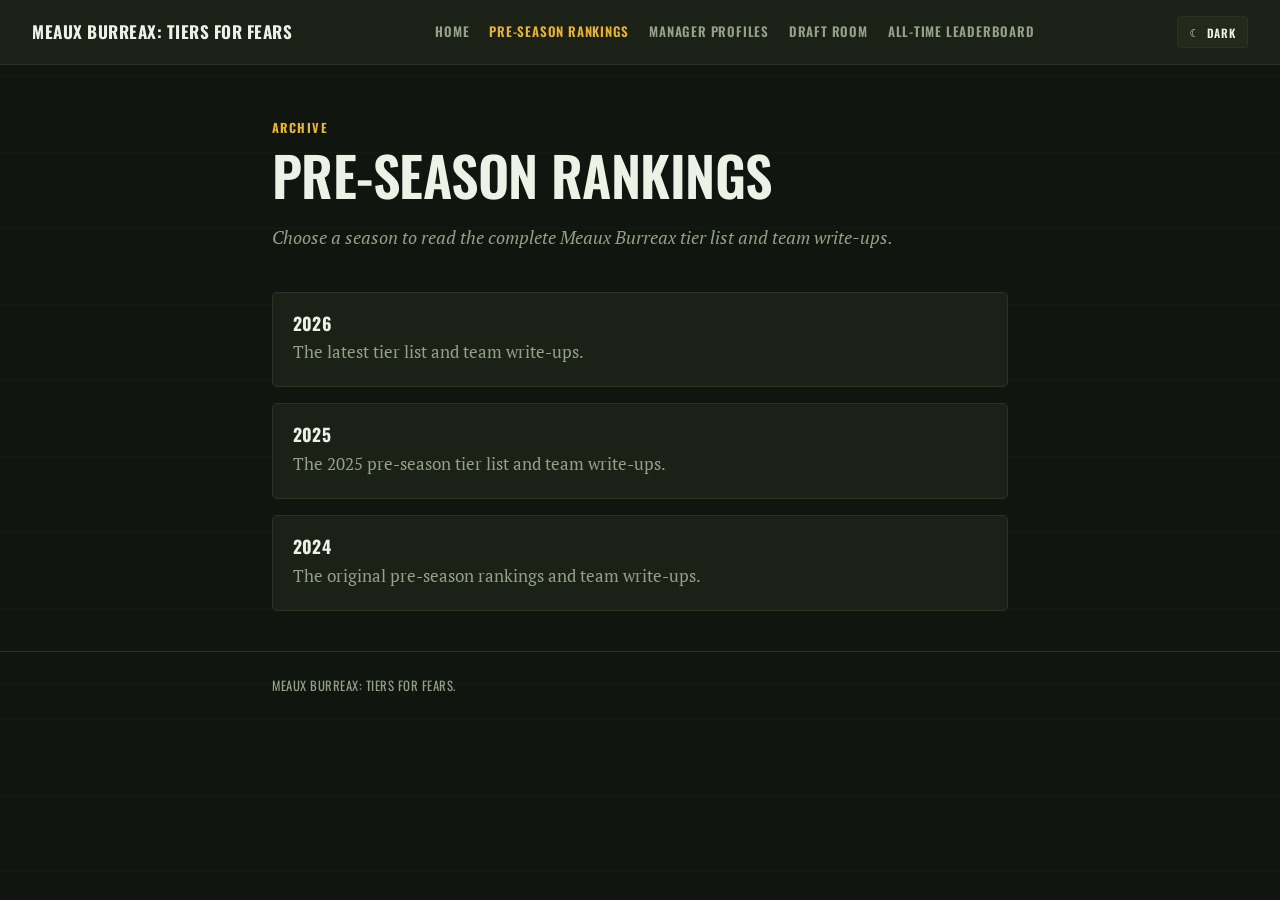
==== commit ed1b21f4: "Add draft room menu to subpages" ====
--- a/pages/index.html
+++ b/pages/index.html
@@ -31,6 +31,7 @@
             <li><a href="../index.html">Home</a></li>
             <li><a aria-current="page" href="index.html">Pre-Season Rankings</a></li>
             <li><a href="profiles.html">Manager Profiles</a></li>
+	    <li><a href="draftroom.html">Draft Room</a></li>
             <li><a href="leaderboard.html">All-Time Leaderboard</a></li>
           </ul>
         </nav><button type="button" class="theme-toggle" data-theme-toggle aria-pressed="false"><span class="theme-toggle__icon" aria-hidden="true">☾</span><span class="theme-toggle__label">Dark</span></button>
--- a/assets/site.css
+++ b/assets/site.css
@@ -67,6 +67,15 @@
 
 .site-header { border-bottom: 1px solid var(--line); background: var(--surface); }
 .site-header__inner, .content-wrap { width: min(calc(100% - 2.5rem), var(--max)); margin: auto; }
+/* On the homepage, the header and hero are widened to match the charts-stack
+   width below (76rem) so the title, nav, and chart edges all line up rather
+   than the header looking narrower than the content beneath it. */
+/* The header bar is the same width on every page, using the homepage as the
+   standard (76rem) rather than the narrower 46rem prose column, so the nav
+   never wraps awkwardly on pages with more items than the homepage has. */
+.site-header__inner { width: min(calc(100% - 2.5rem), 76rem); }
+body.home .hero, body.home .kpi-section { width: min(calc(100% - 2.5rem), 76rem); }
+.hero h1 { max-width: none; }
 .site-header__inner { min-height: 4rem; display: flex; align-items: center; justify-content: space-between; gap: 1rem; }
 .site-name { color: var(--ink); font-weight: 700; letter-spacing: .03em; text-decoration: none; }
 .site-nav { display: flex; align-items: center; gap: 1.25rem; padding: 0; margin: 0; list-style: none; font-size: .82rem; }
@@ -316,7 +325,14 @@
    so the eye lands on the podium without thirteen tables' worth of
    circular avatars competing for attention.
 --------------------------------------------------------------------- */
-.leaderboard-grid { display: grid; grid-template-columns: repeat(auto-fit, minmax(19rem, 1fr)); gap: 1.75rem; margin-top: 2rem; }
+.leaderboard-page { width: min(calc(100% - 2.5rem), 76rem); margin: 0 auto; }
+.leaderboard-grid { display: grid; grid-template-columns: repeat(3, minmax(0, 1fr)); gap: 1.25rem; margin-top: 1.5rem; }
+@media (max-width: 64rem) {
+  .leaderboard-grid { grid-template-columns: repeat(2, minmax(0, 1fr)); }
+}
+@media (max-width: 40rem) {
+  .leaderboard-grid { grid-template-columns: 1fr; }
+}
 .leaderboard-card { padding: 1.1rem 1.3rem 1.35rem; background: var(--surface); border: 1px solid var(--line); border-top: 3px solid var(--accent); border-radius: .35rem; box-sizing: border-box; }
 .leaderboard-card__title { margin: 0 0 .85rem; color: var(--accent); font-size: 1rem; }
 .leaderboard-table { font: 1rem/1.3 "PT Serif", Georgia, "Times New Roman", serif; }
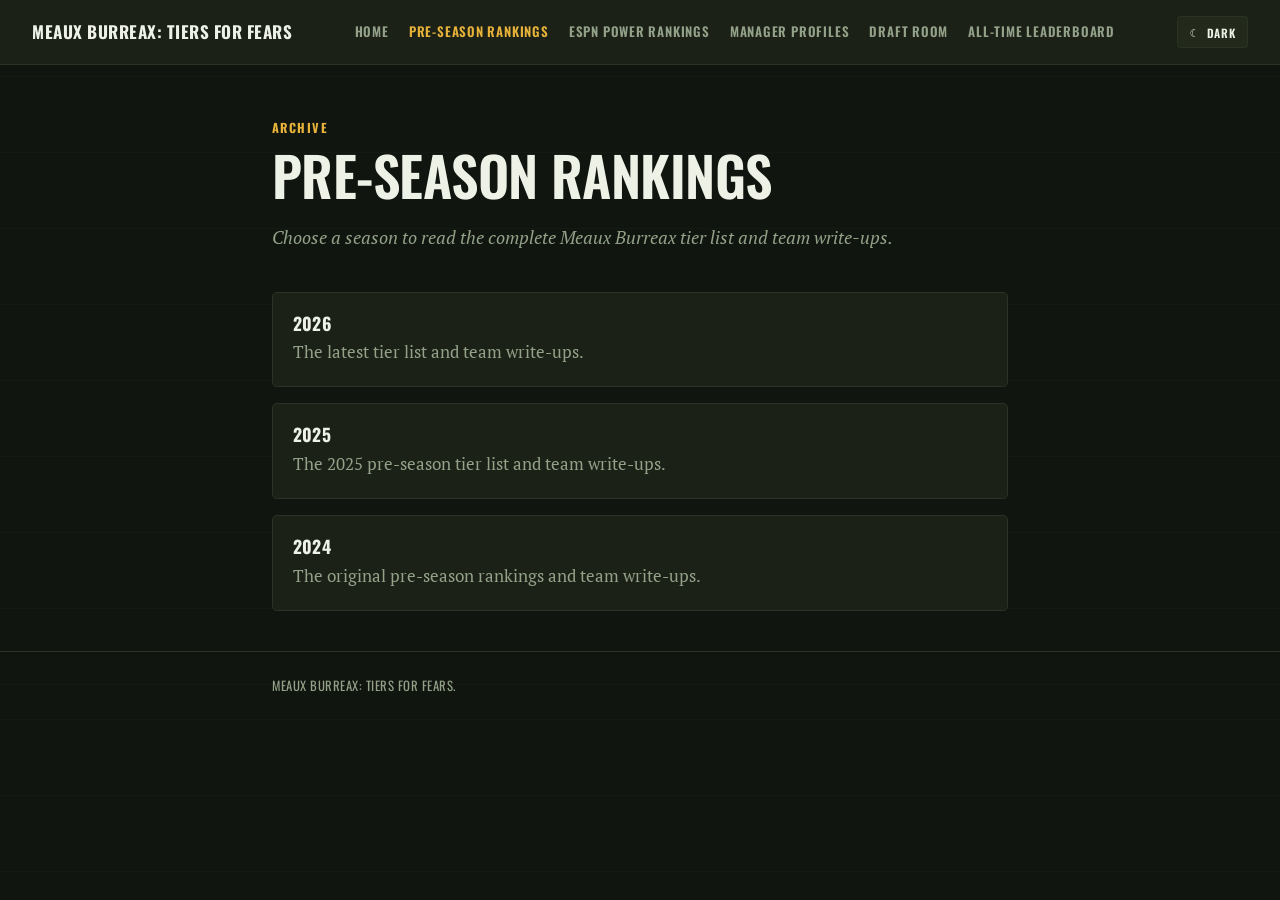
==== commit acc0fd28: "Add navigation to power rankings page" ====
--- a/pages/index.html
+++ b/pages/index.html
@@ -19,6 +19,7 @@
     <link rel="preconnect" href="https://fonts.gstatic.com" crossorigin>
     <link href="https://fonts.googleapis.com/css2?family=Oswald:wght@500;600;700&family=PT+Serif:ital,wght@0,400;0,700;1,400&display=swap" rel="stylesheet">
     <link rel="stylesheet" href="../assets/site.css">
+    <link rel="icon" type="image/png" href="../assets/images/favicon.png">
     <script src="../assets/site.js" defer></script>
   </head>
   <body>
@@ -30,8 +31,9 @@
           <ul class="site-nav">
             <li><a href="../index.html">Home</a></li>
             <li><a aria-current="page" href="index.html">Pre-Season Rankings</a></li>
+            <li><a href="power-rankings.html">ESPN Power Rankings</a></li>
             <li><a href="profiles.html">Manager Profiles</a></li>
-	    <li><a href="draftroom.html">Draft Room</a></li>
+            <li><a href="draftroom.html">Draft Room</a></li>
             <li><a href="leaderboard.html">All-Time Leaderboard</a></li>
           </ul>
         </nav><button type="button" class="theme-toggle" data-theme-toggle aria-pressed="false"><span class="theme-toggle__icon" aria-hidden="true">☾</span><span class="theme-toggle__label">Dark</span></button>
--- a/assets/site.css
+++ b/assets/site.css
@@ -307,6 +307,22 @@
 .profile-stat-row:last-child { border-bottom: none; padding-bottom: 0; }
 .profile-stat-row span { color: var(--muted); }
 .profile-stat-row strong { color: var(--ink); font-variant-numeric: tabular-nums; white-space: nowrap; text-align: right; }
+
+/* Playstyle tile: sits between the photo and the Hardware card, same visual
+   language (surface + accent top border) but centered and compact since it
+   holds a single label/value pair rather than a table. */
+.profile-playstyle {
+  padding: .9rem 1rem 1.05rem;
+  background: var(--surface);
+  border: 1px solid var(--line);
+  border-top: 3px solid var(--accent);
+  border-radius: .35rem;
+  box-sizing: border-box;
+  text-align: center;
+}
+.profile-playstyle-label { margin: 0 0 .3rem; color: var(--muted); font: 700 .68rem/1.2 "Oswald", sans-serif; letter-spacing: .06em; text-transform: uppercase; }
+.profile-playstyle-value { margin: 0; font: 700 1.25rem/1.2 "Oswald", sans-serif; letter-spacing: .01em; text-transform: uppercase; }
+
 @media (max-width: 40rem) {
   .profile-layout { grid-template-columns: 1fr; }
   .profile-photo-col { max-width: 20rem; margin: 0 auto; width: 100%; }
@@ -356,3 +372,11 @@
 @media (max-width: 30rem) {
   .site-header__inner { align-items: flex-start; flex-direction: column; padding: 1rem 0; gap: .6rem; }
 }
+
+/* ---------------------------------------------------------------------
+   ESPN Power Rankings page: the intro is widened to the same 76rem as the
+   .charts-stack beneath it (like the homepage hero), and the long page
+   title is allowed to run on one line instead of wrapping at 20ch.
+--------------------------------------------------------------------- */
+.power-intro { width: min(calc(100% - 2.5rem), 76rem); }
+.power-intro h1 { max-width: none; }
